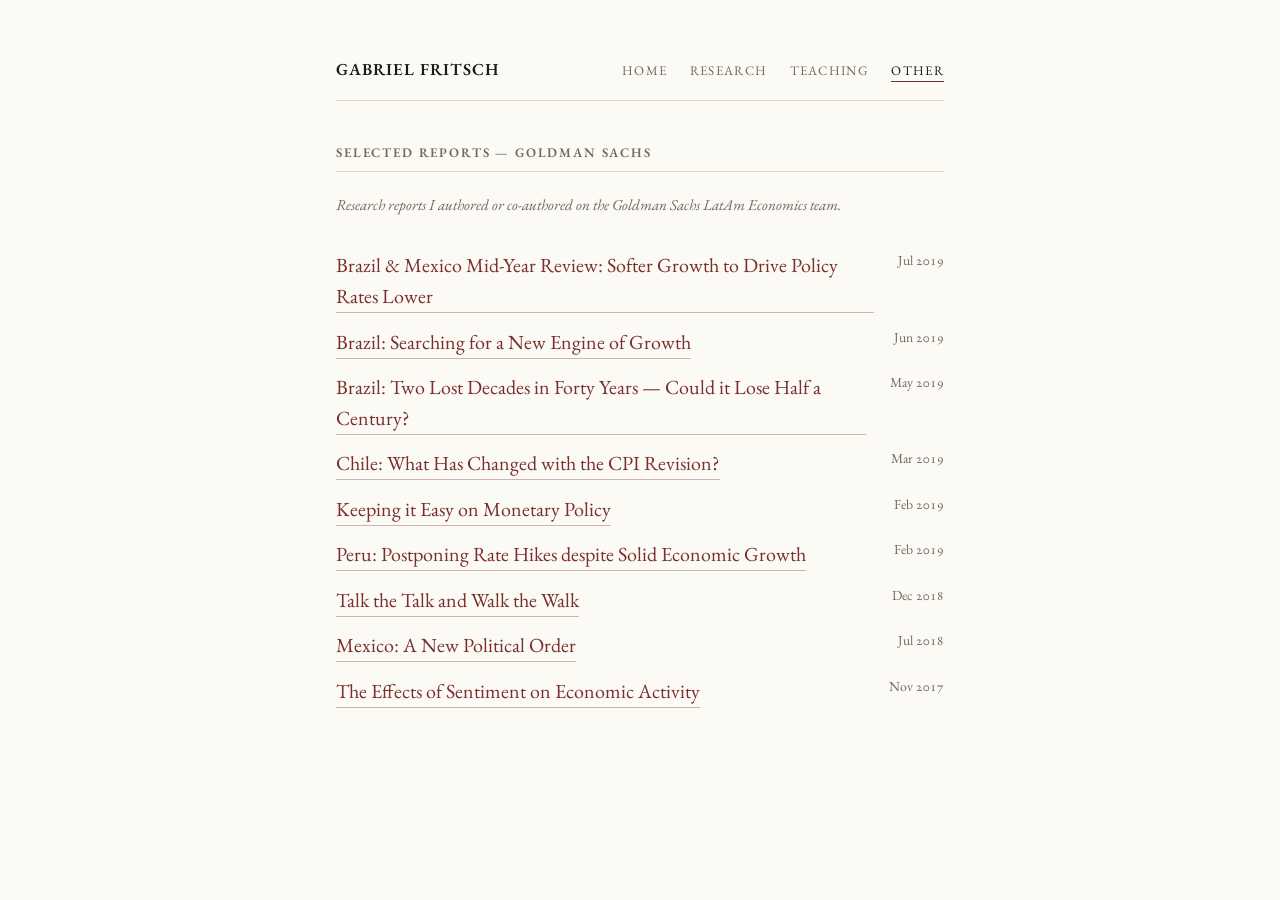
==== other/index.html @ 0dded81e "Use the current headshot, and rename Writing back to Other The section holds only the Goldman Sachs " ====
<!DOCTYPE html>
<html lang="en">
<head>
<meta charset="utf-8">
<meta name="viewport" content="width=device-width, initial-scale=1">
<title>Other &middot; Gabriel Fritsch</title>
<meta name="description" content="Selected research reports from the Goldman Sachs LatAm Economics team.">
<meta name="author" content="Gabriel Fritsch">
<link rel="canonical" href="https://gabrielpfritsch.com/other/">
<meta property="og:type" content="website">
<meta property="og:site_name" content="Gabriel Fritsch">
<meta property="og:title" content="Other">
<meta property="og:description" content="Selected research reports from the Goldman Sachs LatAm Economics team.">
<meta property="og:url" content="https://gabrielpfritsch.com/other/">
<meta property="og:image" content="https://gabrielpfritsch.com/assets/img/portrait.jpg">
<meta name="twitter:card" content="summary">
<link rel="icon" href="/favicon.svg" type="image/svg+xml">
<link rel="preconnect" href="https://fonts.googleapis.com">
<link rel="preconnect" href="https://fonts.gstatic.com" crossorigin>
<link href="https://fonts.googleapis.com/css2?family=EB+Garamond:ital,wght@0,400;0,500;0,600;1,400&display=swap" rel="stylesheet">
<link rel="stylesheet" href="/assets/css/style.css">
</head>
<body>
<div class="wrap">
<header class="masthead">
  <a href="/" class="site-name plain">Gabriel Fritsch</a>
  <nav class="plain">
    <a href="/">Home</a>
    <a href="/research/">Research</a>
    <a href="/teaching/">Teaching</a>
    <a href="/other/" aria-current="page">Other</a>
  </nav>
</header>
<main>
<h2 class="section-head">Selected Reports &mdash; Goldman Sachs</h2>
<p class="note">Research reports I authored or co-authored on the Goldman Sachs LatAm Economics team.</p>

<div class="report"><a href="/files/gs/brazil-mexico-mid-year-review.pdf">Brazil &amp; Mexico Mid-Year Review: Softer Growth to Drive Policy Rates Lower</a><span class="when">Jul 2019</span></div>
<div class="report"><a href="/files/gs/brazil-new-engine-of-growth.pdf">Brazil: Searching for a New Engine of Growth</a><span class="when">Jun 2019</span></div>
<div class="report"><a href="/files/gs/brazil-two-lost-decades.pdf">Brazil: Two Lost Decades in Forty Years &mdash; Could it Lose Half a Century?</a><span class="when">May 2019</span></div>
<div class="report"><a href="/files/gs/chile-cpi-revision.pdf">Chile: What Has Changed with the CPI Revision?</a><span class="when">Mar 2019</span></div>
<div class="report"><a href="/files/gs/keeping-it-easy-on-monetary-policy.pdf">Keeping it Easy on Monetary Policy</a><span class="when">Feb 2019</span></div>
<div class="report"><a href="/files/gs/peru-postponing-rate-hikes.pdf">Peru: Postponing Rate Hikes despite Solid Economic Growth</a><span class="when">Feb 2019</span></div>
<div class="report"><a href="/files/gs/talk-the-talk-and-walk-the-walk.pdf">Talk the Talk and Walk the Walk</a><span class="when">Dec 2018</span></div>
<div class="report"><a href="/files/gs/mexico-a-new-political-order.pdf">Mexico: A New Political Order</a><span class="when">Jul 2018</span></div>
<div class="report"><a href="/files/gs/sentiment-and-economic-activity.pdf">The Effects of Sentiment on Economic Activity</a><span class="when">Nov 2017</span></div>
</main>
</div>
</body>
</html>
---- assets/css/style.css ----
/* ---- Palette -------------------------------------------------------- */
:root {
  --bg:        #FBFAF5;
  --surface:   #F4F1E8;
  --text:      #1B1A17;
  --muted:     #6E6A60;
  --rule:      #DFDACB;
  --accent:    #7A2E2A;   /* oxblood */
  --accent-soft: #A85B50;
}

@media (prefers-color-scheme: dark) {
  :root {
    --bg:      #14130F;
    --surface: #1D1C17;
    --text:    #E8E3D6;
    --muted:   #9A9485;
    --rule:    #33312A;
    --accent:  #D08A7C;
    --accent-soft: #B36F61;
  }
}

/* ---- Base ----------------------------------------------------------- */
*, *::before, *::after { box-sizing: border-box; }
html { -webkit-text-size-adjust: 100%; }
body {
  margin: 0;
  background: var(--bg);
  color: var(--text);
  font-family: "EB Garamond", "Adobe Garamond Pro", Garamond, Georgia, "Times New Roman", serif;
  font-size: 20px;
  line-height: 1.55;
  font-feature-settings: "onum" 1, "kern" 1, "liga" 1;
  -webkit-font-smoothing: antialiased;
}
.wrap { max-width: 41rem; margin: 0 auto; padding: 3.5rem 1.5rem 5rem; }

a { color: var(--accent); text-decoration: none; border-bottom: 1px solid color-mix(in srgb, var(--accent) 35%, transparent); }
a:hover { border-bottom-color: var(--accent); }
a.plain, .plain a { border-bottom: none; }
.plain a:hover { border-bottom: 1px solid var(--accent); }

p { margin: 0 0 1.05em; }
em { font-style: italic; }

/* ---- Masthead ------------------------------------------------------- */
.masthead {
  display: flex; flex-wrap: wrap; align-items: baseline;
  gap: 0.6rem 1.5rem;
  padding-bottom: 1.1rem; margin-bottom: 2.6rem;
  border-bottom: 1px solid var(--rule);
}
.masthead .site-name {
  font-size: 1.05rem; font-weight: 600;
  letter-spacing: 0.06em; text-transform: uppercase;
  color: var(--text); margin-right: auto;
}
.masthead nav { display: flex; gap: 1.4rem; }
.masthead nav a {
  font-size: 0.82rem; letter-spacing: 0.1em; text-transform: uppercase;
  color: var(--muted);
}
.masthead nav a:hover { color: var(--accent); }
.masthead nav a[aria-current="page"] { color: var(--text); border-bottom: 1px solid var(--accent); }

/* ---- Home ----------------------------------------------------------- */
.intro { display: flex; gap: 2rem; align-items: flex-start; margin-bottom: 2rem; }
.portrait {
  width: 160px; flex: 0 0 160px; aspect-ratio: 3 / 4;
  object-fit: cover; border-radius: 2px;
  background: var(--surface); border: 1px solid var(--rule);
}
h1.name {
  font-size: 2.35rem; font-weight: 400; line-height: 1.1;
  margin: -0.25rem 0 0.4rem;
}
.strap { color: var(--muted); font-size: 1rem; font-style: italic; margin: 0; }

.elsewhere {
  display: flex; flex-wrap: wrap; gap: 0.4rem 1.3rem;
  margin-top: 2.2rem; padding-top: 1.1rem; border-top: 1px solid var(--rule);
  font-size: 0.82rem; letter-spacing: 0.1em; text-transform: uppercase;
}
.elsewhere a { color: var(--muted); }
.elsewhere a:hover { color: var(--accent); }

/* ---- Sections & lists ----------------------------------------------- */
h2.section-head {
  font-size: 0.82rem; font-weight: 600;
  letter-spacing: 0.14em; text-transform: uppercase;
  color: var(--muted);
  margin: 3rem 0 1.4rem; padding-bottom: 0.5rem;
  border-bottom: 1px solid var(--rule);
}
h2.section-head:first-child { margin-top: 0; }

.paper { margin-bottom: 1.9rem; }
.paper .title { font-size: 1.18rem; line-height: 1.3; display: block; margin-bottom: 0.15rem; }
.paper .title a { color: var(--text); border-bottom: 1px solid color-mix(in srgb, var(--accent) 45%, transparent); }
.paper .title a:hover { color: var(--accent); border-bottom-color: var(--accent); }
.paper .meta { color: var(--muted); font-size: 0.95rem; font-style: italic; }
.paper .meta a { color: var(--muted); border-bottom-color: var(--rule); }
.paper .meta a:hover { color: var(--accent); }
.paper .links { font-size: 0.8rem; letter-spacing: 0.08em; text-transform: uppercase; margin-top: 0.3rem; }
.paper .links a { color: var(--accent-soft); margin-right: 1rem; border-bottom: none; }
.paper .links a:hover { color: var(--accent); border-bottom: 1px solid var(--accent); }

details.abstract { margin-top: 0.45rem; }
details.abstract > summary {
  cursor: pointer; list-style: none;
  font-size: 0.8rem; letter-spacing: 0.08em; text-transform: uppercase;
  color: var(--accent-soft); display: inline-block;
}
details.abstract > summary::-webkit-details-marker { display: none; }
details.abstract > summary::before { content: "+\00a0"; }
details.abstract[open] > summary::before { content: "\2013\00a0"; }
details.abstract > summary:hover { color: var(--accent); }
details.abstract > p {
  margin: 0.7rem 0 0; padding: 0.9rem 1.1rem;
  background: var(--surface); border-left: 2px solid var(--accent-soft);
  font-size: 0.95rem; line-height: 1.6; color: var(--text); text-align: justify;
  hyphens: auto;
}

.entry { margin-bottom: 1.3rem; }
.entry .what { display: block; }
.entry .when { color: var(--muted); font-size: 0.92rem; font-style: italic; }

.report { display: flex; justify-content: space-between; gap: 1.5rem; padding: 0.42rem 0; }
.report .when { color: var(--muted); font-size: 0.86rem; white-space: nowrap; font-variant-numeric: oldstyle-nums; }

.note { color: var(--muted); font-size: 0.95rem; font-style: italic; margin-bottom: 1.6rem; }

/* ---- Mobile --------------------------------------------------------- */
@media (max-width: 34rem) {
  body { font-size: 18px; }
  .wrap { padding-top: 2.2rem; }
  .intro { flex-direction: column; gap: 1.2rem; }
  .portrait { width: 120px; flex-basis: auto; }
  h1.name { font-size: 2rem; }
  .report { flex-direction: column; gap: 0.1rem; }
}
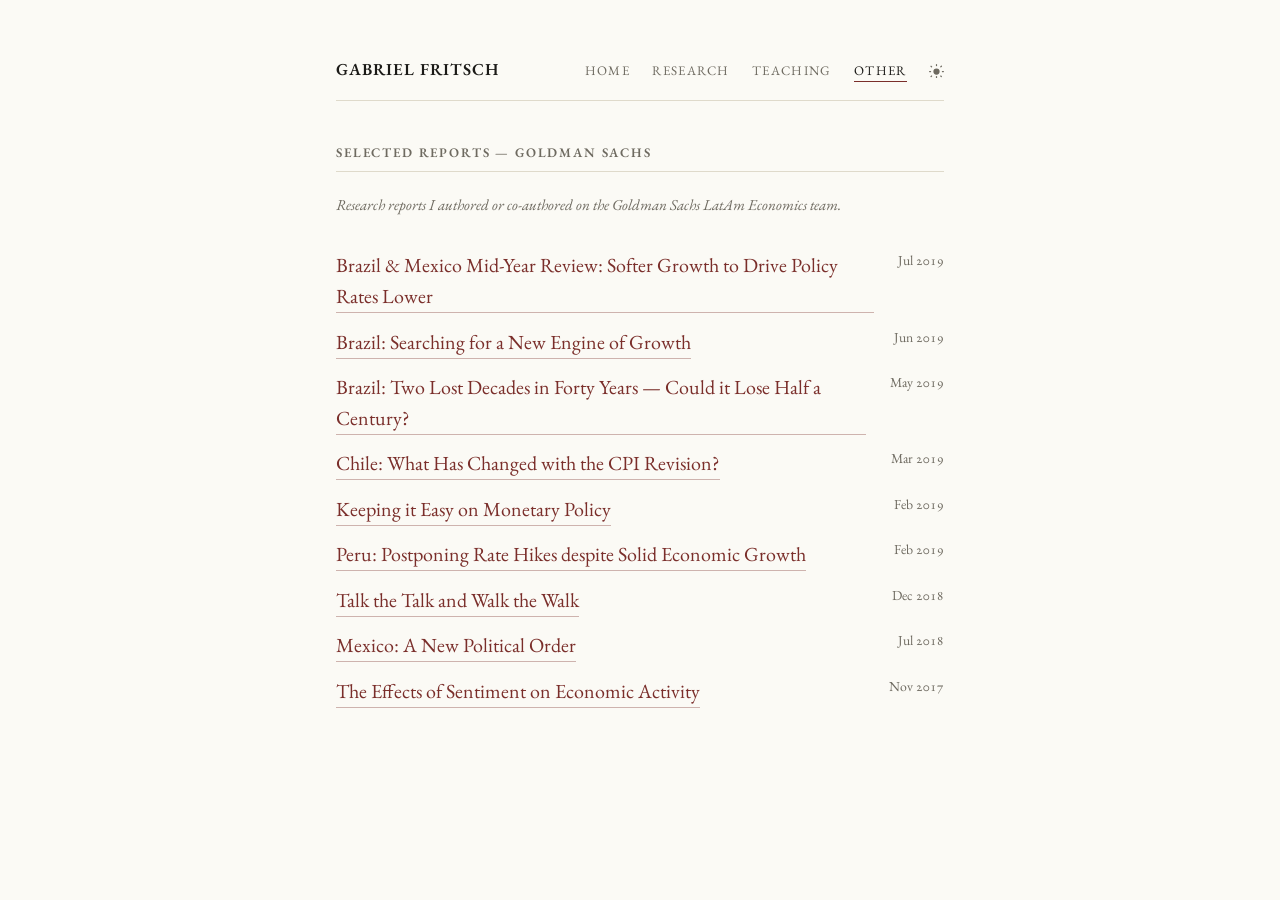
==== commit 3f5cfd89: "Rework dark mode, add a theme toggle, and trim the README Dark mode moves to a neutral near-black gr" ====
--- a/other/index.html
+++ b/other/index.html
@@ -19,6 +19,7 @@
 <link rel="preconnect" href="https://fonts.gstatic.com" crossorigin>
 <link href="https://fonts.googleapis.com/css2?family=EB+Garamond:ital,wght@0,400;0,500;0,600;1,400&display=swap" rel="stylesheet">
 <link rel="stylesheet" href="/assets/css/style.css">
+<script>try{var t=localStorage.getItem("theme");if(t)document.documentElement.setAttribute("data-theme",t)}catch(e){}</script>
 </head>
 <body>
 <div class="wrap">
@@ -29,6 +30,10 @@
     <a href="/research/">Research</a>
     <a href="/teaching/">Teaching</a>
     <a href="/other/" aria-current="page">Other</a>
+    <button class="theme-toggle" type="button" aria-label="Switch between light and dark">
+      <svg class="sun" viewBox="0 0 24 24" aria-hidden="true"><path d="M12 17a5 5 0 1 1 0-10 5 5 0 0 1 0 10zm0-13.5a1 1 0 0 1-1-1V1a1 1 0 0 1 2 0v1.5a1 1 0 0 1-1 1zm0 19a1 1 0 0 1-1-1V20a1 1 0 0 1 2 0v1.5a1 1 0 0 1-1 1zM4.2 5.6a1 1 0 0 1-.7-.3l-1-1a1 1 0 0 1 1.4-1.4l1 1a1 1 0 0 1-.7 1.7zm15.6 15.6a1 1 0 0 1-.7-.3l-1-1a1 1 0 0 1 1.4-1.4l1 1a1 1 0 0 1-.7 1.7zM2.5 13H1a1 1 0 0 1 0-2h1.5a1 1 0 0 1 0 2zm20.5 0h-1.5a1 1 0 0 1 0-2H23a1 1 0 0 1 0 2zM3.2 21.2a1 1 0 0 1-.7-1.7l1-1a1 1 0 0 1 1.4 1.4l-1 1a1 1 0 0 1-.7.3zM18.8 5.6a1 1 0 0 1-.7-1.7l1-1a1 1 0 1 1 1.4 1.4l-1 1a1 1 0 0 1-.7.3z"/></svg>
+      <svg class="moon" viewBox="0 0 24 24" aria-hidden="true"><path d="M21.6 14.2A9.2 9.2 0 0 1 9.8 2.4a1 1 0 0 0-1.3-1.2A10.8 10.8 0 1 0 22.8 15.5a1 1 0 0 0-1.2-1.3z"/></svg>
+    </button>
   </nav>
 </header>
 <main>
@@ -46,5 +51,18 @@
 <div class="report"><a href="/files/gs/sentiment-and-economic-activity.pdf">The Effects of Sentiment on Economic Activity</a><span class="when">Nov 2017</span></div>
 </main>
 </div>
+<script>
+(function () {
+  var root = document.documentElement;
+  var btn = document.querySelector(".theme-toggle");
+  if (!btn) return;
+  btn.addEventListener("click", function () {
+    var dark = getComputedStyle(root).getPropertyValue("--bg").trim().toLowerCase() === "#121212";
+    var next = dark ? "light" : "dark";
+    root.setAttribute("data-theme", next);
+    try { localStorage.setItem("theme", next); } catch (e) {}
+  });
+})();
+</script>
 </body>
 </html>
--- a/assets/css/style.css
+++ b/assets/css/style.css
@@ -1,24 +1,36 @@
-/* ---- Palette -------------------------------------------------------- */
 :root {
+  color-scheme: light dark;
   --bg:        #FBFAF5;
   --surface:   #F4F1E8;
   --text:      #1B1A17;
   --muted:     #6E6A60;
   --rule:      #DFDACB;
-  --accent:    #7A2E2A;   /* oxblood */
+  --accent:    #7A2E2A;
   --accent-soft: #A85B50;
 }
 
+/* Dark: applied when the reader's system asks for it, unless they chose light here. */
 @media (prefers-color-scheme: dark) {
-  :root {
-    --bg:      #14130F;
-    --surface: #1D1C17;
-    --text:    #E8E3D6;
-    --muted:   #9A9485;
-    --rule:    #33312A;
-    --accent:  #D08A7C;
-    --accent-soft: #B36F61;
+  :root:not([data-theme="light"]) {
+  --bg:      #121212;
+  --surface: #1A1A1A;
+  --text:    #E7E5E1;
+  --muted:   #A3A09B;
+  --rule:    #2B2B2B;
+  --accent:  #E09B8E;
+  --accent-soft: #C08376;
   }
+}
+
+/* Dark: applied when the reader chose it here, whatever the system says. */
+:root[data-theme="dark"] {
+  --bg:      #121212;
+  --surface: #1A1A1A;
+  --text:    #E7E5E1;
+  --muted:   #A3A09B;
+  --rule:    #2B2B2B;
+  --accent:  #E09B8E;
+  --accent-soft: #C08376;
 }
 
 /* ---- Base ----------------------------------------------------------- */
@@ -119,8 +131,7 @@
 details.abstract > p {
   margin: 0.7rem 0 0; padding: 0.9rem 1.1rem;
   background: var(--surface); border-left: 2px solid var(--accent-soft);
-  font-size: 0.95rem; line-height: 1.6; color: var(--text); text-align: justify;
-  hyphens: auto;
+  font-size: 0.95rem; line-height: 1.6; color: var(--text);
 }
 
 .entry { margin-bottom: 1.3rem; }
@@ -142,3 +153,21 @@
   .report { flex-direction: column; gap: 0.1rem; }
 }
 
+
+/* ---- Theme toggle ---------------------------------------------------- */
+.theme-toggle {
+  background: none; border: 0; padding: 0; margin: 0;
+  color: var(--muted); cursor: pointer; line-height: 0;
+  display: inline-flex; align-items: center;
+}
+.theme-toggle:hover { color: var(--accent); }
+.theme-toggle svg { width: 15px; height: 15px; fill: currentColor; }
+.theme-toggle .moon { display: none; }
+@media (prefers-color-scheme: dark) {
+  :root:not([data-theme="light"]) .theme-toggle .sun  { display: none; }
+  :root:not([data-theme="light"]) .theme-toggle .moon { display: block; }
+}
+:root[data-theme="dark"] .theme-toggle .sun  { display: none; }
+:root[data-theme="dark"] .theme-toggle .moon { display: block; }
+:root[data-theme="light"] .theme-toggle .sun  { display: block; }
+:root[data-theme="light"] .theme-toggle .moon { display: none; }
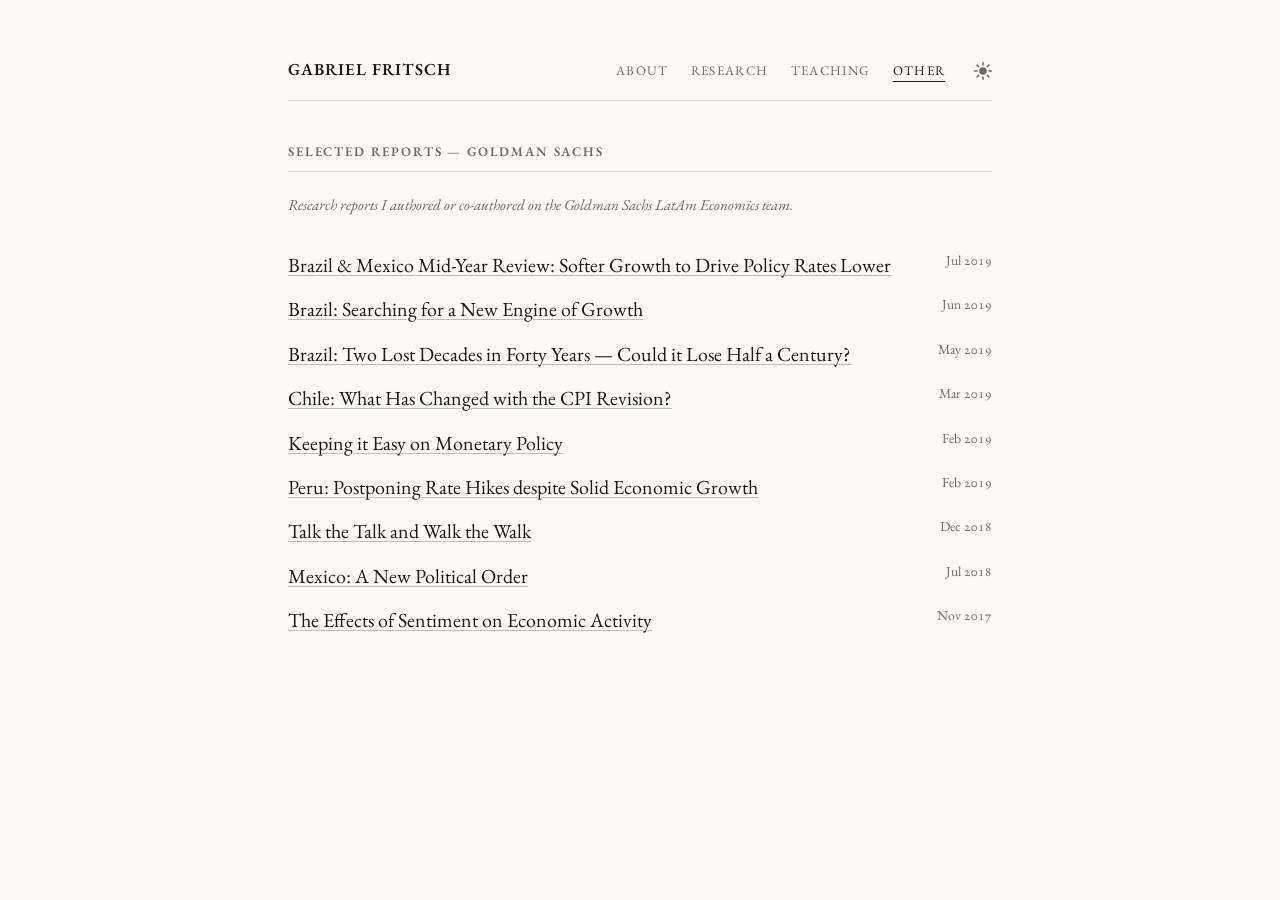
==== commit a071c6c1: "Restyle links, widen the measure, and rewrite the bio Links now take the text colour with a quiet un" ====
--- a/other/index.html
+++ b/other/index.html
@@ -26,12 +26,12 @@
 <header class="masthead">
   <a href="/" class="site-name plain">Gabriel Fritsch</a>
   <nav class="plain">
-    <a href="/">Home</a>
+    <a href="/">About</a>
     <a href="/research/">Research</a>
     <a href="/teaching/">Teaching</a>
     <a href="/other/" aria-current="page">Other</a>
     <button class="theme-toggle" type="button" aria-label="Switch between light and dark">
-      <svg class="sun" viewBox="0 0 24 24" aria-hidden="true"><path d="M12 17a5 5 0 1 1 0-10 5 5 0 0 1 0 10zm0-13.5a1 1 0 0 1-1-1V1a1 1 0 0 1 2 0v1.5a1 1 0 0 1-1 1zm0 19a1 1 0 0 1-1-1V20a1 1 0 0 1 2 0v1.5a1 1 0 0 1-1 1zM4.2 5.6a1 1 0 0 1-.7-.3l-1-1a1 1 0 0 1 1.4-1.4l1 1a1 1 0 0 1-.7 1.7zm15.6 15.6a1 1 0 0 1-.7-.3l-1-1a1 1 0 0 1 1.4-1.4l1 1a1 1 0 0 1-.7 1.7zM2.5 13H1a1 1 0 0 1 0-2h1.5a1 1 0 0 1 0 2zm20.5 0h-1.5a1 1 0 0 1 0-2H23a1 1 0 0 1 0 2zM3.2 21.2a1 1 0 0 1-.7-1.7l1-1a1 1 0 0 1 1.4 1.4l-1 1a1 1 0 0 1-.7.3zM18.8 5.6a1 1 0 0 1-.7-1.7l1-1a1 1 0 1 1 1.4 1.4l-1 1a1 1 0 0 1-.7.3z"/></svg>
+      <svg class="sun" viewBox="0 0 24 24" aria-hidden="true"><circle cx="12" cy="12" r="5"/><g stroke="currentColor" stroke-width="2" stroke-linecap="round"><path d="M12 1v3M12 20v3M4.2 4.2l2.1 2.1M17.7 17.7l2.1 2.1M1 12h3M20 12h3M4.2 19.8l2.1-2.1M17.7 6.3l2.1-2.1"/></g></svg>
       <svg class="moon" viewBox="0 0 24 24" aria-hidden="true"><path d="M21.6 14.2A9.2 9.2 0 0 1 9.8 2.4a1 1 0 0 0-1.3-1.2A10.8 10.8 0 1 0 22.8 15.5a1 1 0 0 0-1.2-1.3z"/></svg>
     </button>
   </nav>
--- a/assets/css/style.css
+++ b/assets/css/style.css
@@ -7,6 +7,7 @@
   --rule:      #DFDACB;
   --accent:    #7A2E2A;
   --accent-soft: #A85B50;
+  --underline: #BDBDBD;
 }
 
 /* Dark: applied when the reader's system asks for it, unless they chose light here. */
@@ -19,6 +20,7 @@
   --rule:    #2B2B2B;
   --accent:  #E09B8E;
   --accent-soft: #C08376;
+  --underline: #5C5C5C;
   }
 }
 
@@ -31,6 +33,7 @@
   --rule:    #2B2B2B;
   --accent:  #E09B8E;
   --accent-soft: #C08376;
+  --underline: #5C5C5C;
 }
 
 /* ---- Base ----------------------------------------------------------- */
@@ -46,12 +49,18 @@
   font-feature-settings: "onum" 1, "kern" 1, "liga" 1;
   -webkit-font-smoothing: antialiased;
 }
-.wrap { max-width: 41rem; margin: 0 auto; padding: 3.5rem 1.5rem 5rem; }
+.wrap { max-width: 47rem; margin: 0 auto; padding: 3.5rem 1.5rem 5rem; }
 
-a { color: var(--accent); text-decoration: none; border-bottom: 1px solid color-mix(in srgb, var(--accent) 35%, transparent); }
-a:hover { border-bottom-color: var(--accent); }
-a.plain, .plain a { border-bottom: none; }
-.plain a:hover { border-bottom: 1px solid var(--accent); }
+a {
+  color: inherit;
+  text-decoration: underline;
+  text-decoration-thickness: 1px;
+  text-underline-offset: 3px;
+  text-decoration-color: var(--underline);
+}
+a:hover { text-decoration-color: var(--text); }
+a.plain, .plain a { text-decoration: none; }
+.plain a:hover { text-decoration: underline; text-decoration-color: var(--text); }
 
 p { margin: 0 0 1.05em; }
 em { font-style: italic; }
@@ -73,8 +82,8 @@
   font-size: 0.82rem; letter-spacing: 0.1em; text-transform: uppercase;
   color: var(--muted);
 }
-.masthead nav a:hover { color: var(--accent); }
-.masthead nav a[aria-current="page"] { color: var(--text); border-bottom: 1px solid var(--accent); }
+.masthead nav a:hover { color: var(--text); }
+.masthead nav a[aria-current="page"] { color: var(--text); text-decoration: underline; text-decoration-color: var(--text); text-underline-offset: 6px; }
 
 /* ---- Home ----------------------------------------------------------- */
 .intro { display: flex; gap: 2rem; align-items: flex-start; margin-bottom: 2rem; }
@@ -95,7 +104,7 @@
   font-size: 0.82rem; letter-spacing: 0.1em; text-transform: uppercase;
 }
 .elsewhere a { color: var(--muted); }
-.elsewhere a:hover { color: var(--accent); }
+.elsewhere a:hover { color: var(--text); }
 
 /* ---- Sections & lists ----------------------------------------------- */
 h2.section-head {
@@ -109,28 +118,27 @@
 
 .paper { margin-bottom: 1.9rem; }
 .paper .title { font-size: 1.18rem; line-height: 1.3; display: block; margin-bottom: 0.15rem; }
-.paper .title a { color: var(--text); border-bottom: 1px solid color-mix(in srgb, var(--accent) 45%, transparent); }
-.paper .title a:hover { color: var(--accent); border-bottom-color: var(--accent); }
+.paper .title a { color: var(--text); }
 .paper .meta { color: var(--muted); font-size: 0.95rem; font-style: italic; }
-.paper .meta a { color: var(--muted); border-bottom-color: var(--rule); }
-.paper .meta a:hover { color: var(--accent); }
+.paper .meta a { color: var(--muted); text-decoration: none; }
+.paper .meta a:hover { color: var(--text); text-decoration: underline; text-decoration-color: var(--underline); }
 .paper .links { font-size: 0.8rem; letter-spacing: 0.08em; text-transform: uppercase; margin-top: 0.3rem; }
-.paper .links a { color: var(--accent-soft); margin-right: 1rem; border-bottom: none; }
-.paper .links a:hover { color: var(--accent); border-bottom: 1px solid var(--accent); }
+.paper .links a { color: var(--muted); margin-right: 1rem; text-decoration: none; }
+.paper .links a:hover { color: var(--text); text-decoration: underline; }
 
 details.abstract { margin-top: 0.45rem; }
 details.abstract > summary {
   cursor: pointer; list-style: none;
   font-size: 0.8rem; letter-spacing: 0.08em; text-transform: uppercase;
-  color: var(--accent-soft); display: inline-block;
+  color: var(--muted); display: inline-block;
 }
 details.abstract > summary::-webkit-details-marker { display: none; }
 details.abstract > summary::before { content: "+\00a0"; }
 details.abstract[open] > summary::before { content: "\2013\00a0"; }
-details.abstract > summary:hover { color: var(--accent); }
+details.abstract > summary:hover { color: var(--text); }
 details.abstract > p {
   margin: 0.7rem 0 0; padding: 0.9rem 1.1rem;
-  background: var(--surface); border-left: 2px solid var(--accent-soft);
+  background: var(--surface); border-left: 2px solid var(--rule);
   font-size: 0.95rem; line-height: 1.6; color: var(--text);
 }
 
@@ -155,19 +163,23 @@
 
 
 /* ---- Theme toggle ---------------------------------------------------- */
+/* Shows the theme currently in use; clicking switches to the other one. */
 .theme-toggle {
-  background: none; border: 0; padding: 0; margin: 0;
-  color: var(--muted); cursor: pointer; line-height: 0;
+  background: none; border: 0; cursor: pointer; line-height: 0;
+  color: var(--muted);
+  padding: 0.4rem; margin: -0.4rem -0.4rem -0.4rem 0;
   display: inline-flex; align-items: center;
 }
-.theme-toggle:hover { color: var(--accent); }
-.theme-toggle svg { width: 15px; height: 15px; fill: currentColor; }
+.theme-toggle:hover { color: var(--text); }
+.theme-toggle:focus-visible { outline: 1px solid var(--text); outline-offset: 2px; border-radius: 2px; }
+.theme-toggle svg { width: 18px; height: 18px; fill: currentColor; display: block; }
+
 .theme-toggle .moon { display: none; }
 @media (prefers-color-scheme: dark) {
   :root:not([data-theme="light"]) .theme-toggle .sun  { display: none; }
   :root:not([data-theme="light"]) .theme-toggle .moon { display: block; }
 }
-:root[data-theme="dark"] .theme-toggle .sun  { display: none; }
-:root[data-theme="dark"] .theme-toggle .moon { display: block; }
+:root[data-theme="dark"]  .theme-toggle .sun  { display: none; }
+:root[data-theme="dark"]  .theme-toggle .moon { display: block; }
 :root[data-theme="light"] .theme-toggle .sun  { display: block; }
 :root[data-theme="light"] .theme-toggle .moon { display: none; }
